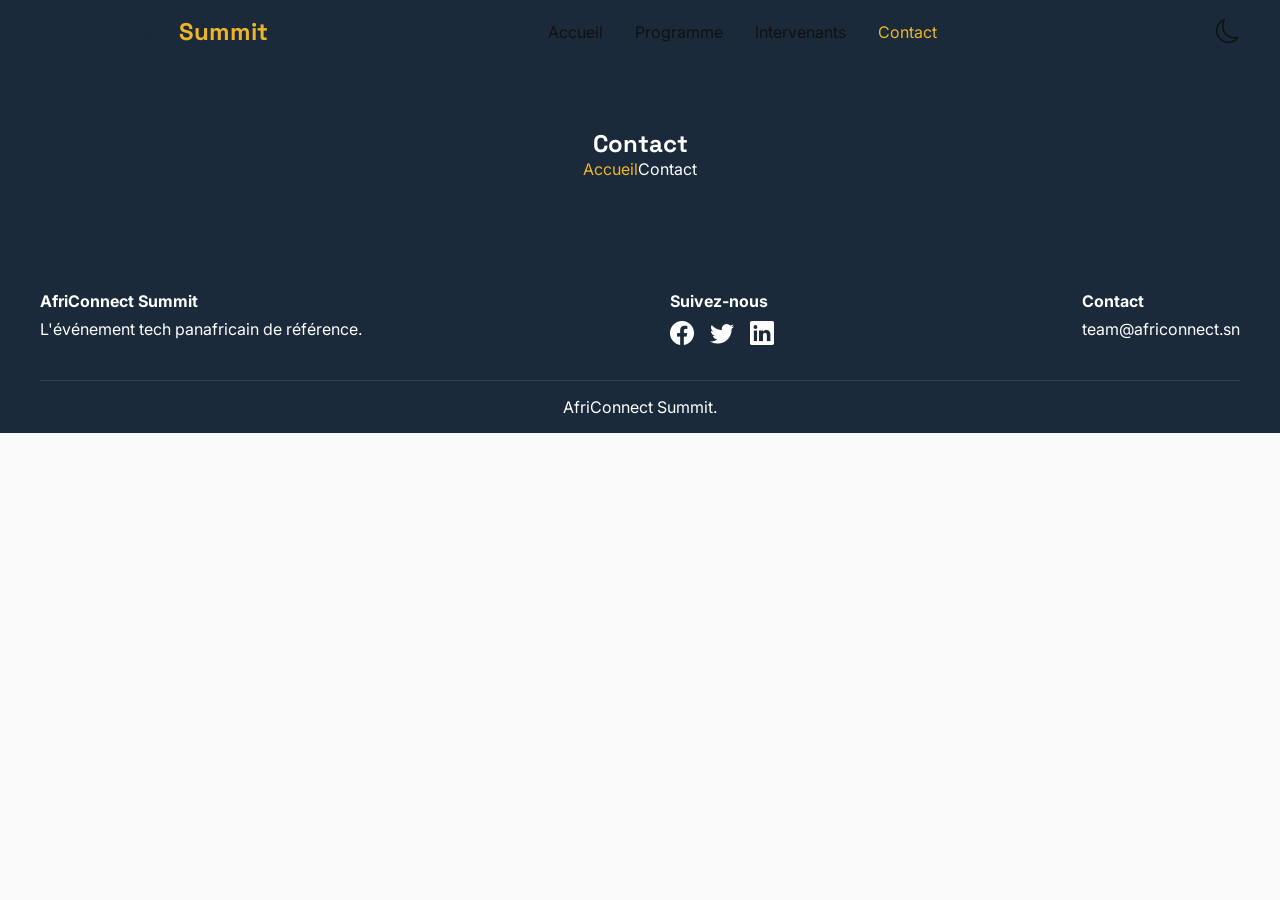
==== contact.html @ 5c3fc928 "Dark Mode avec localStorage et persistance entre les pages" ====
<!DOCTYPE html>
<html lang="fr" data-theme="light">
<head>
    <meta charset="UTF-8">
    <meta name="viewport" content="width=device-width, initial-scale=1.0">
    <title>Contact - AfriConnect Summit 2026</title>
    <link href="https://fonts.googleapis.com/css2?family=Space+Grotesk:wght@400;600;700&family=Inter:wght@300;400;600&display=swap" rel="stylesheet">
    <link rel="stylesheet" href="https://cdn.jsdelivr.net/npm/bootstrap-icons@1.11.3/font/bootstrap-icons.min.css">
    <link rel="stylesheet" href="css/style.css">
</head>
<body>
    <header>
        <nav id="navbar">
            <div class="nav-container">
                <a href="index.html" class="logo">AfriConnect<span>Summit</span></a>
                <ul class="nav-links">
                    <li><a href="index.html">Accueil</a></li>
                    <li><a href="programme.html">Programme</a></li>
                    <li><a href="intervenants.html">Intervenants</a></li>
                    <li><a href="contact.html" class="active">Contact</a></li>
                </ul>
                <div class="nav-actions">
                    <button id="theme-toggle" aria-label="Basculer le thème">
                        <i class="bi bi-moon"></i>
                    </button>
                    <button id="hamburger" aria-label="Menu" class="hamburger">
                        <i class="bi bi-list"></i>
                    </button>
                </div>
            </div>
        </nav>
    </header>
    <main>
        <section class="inner-hero">
            <div class="inner-hero-content">
                <h1>Contact</h1>
                <p><a href="index.html">Accueil</a>Contact</p>
            </div>
        </section>
    </main>
    <footer>
        <div class="footer-container">
            <div class="footer-col">
                <h4>AfriConnect Summit</h4>
                <p>L'événement tech panafricain de référence.</p>
            </div>
            <div class="footer-col">
                <h4>Suivez-nous</h4>
                <div class="socials">
                    <a href="#"><i class="bi bi-facebook"></i></a>
                    <a href="#"><i class="bi bi-twitter"></i></a>
                    <a href="#"><i class="bi bi-linkedin"></i></a>
                </div>
            </div>
            <div class="footer-col">
                <h4>Contact</h4>
                <p>team@africonnect.sn</p>
            </div>
        </div>
        <div class="footer-bottom">
            <p><span id="year"></span> AfriConnect Summit.</p>
        </div>
    </footer>
    <script src="js/main.js"></script>
</body>
</html>
---- css/style.css ----
/*VARIABLES CSS - Dark Mode inclus*/
:root{
    /*Couleurs*/
    --primary: #1a2a3a;
    --secondary: #f0b429;
    --text: #111;
    --bg: #f9f9f9;
    --card-bg: #ffffff;
    --border: #e0e0e0;
    --shadow: 0 8px 24px rgba(0, 0, 0, 0.08);
    /* Typographie */
    --font-title: 'Space Grotesk', sans-serif;
    --font-body: 'Inter', sans-serif;
    /* Espacements */
    --radius: 12px;
    --transition: 0.3s ease;
}
/*DARK MODE - via [data-theme="dark"]*/
[data-theme="dark"]{
    --primary: #f0b429;
    --secondary: #1a2a3a;
    --text: #e8e8e8;
    --bg: #121212;
    --card-bg: #1e1e1e;
    --border: #333;
    --shadow: 0 8px 24px rgba(255, 255, 255, 0.05);
}
/*RESET & BASE*/
*{
    margin: 0;
    padding: 0;
    box-sizing: border-box;
}
body {
    font-family: var(--font-body);
    background: var(--bg);
    color: var(--text);
    transition: background var(--transition), color var(--transition);
}
h1, h2, h3{
    font-family: var(--font-title);
}
/*NAVBAR*/
#navbar{
    position: fixed;
    top: 0;
    width: 100%;
    z-index: 1000;
    padding: 1rem 2rem;
    background: transparent;
    transition: background var(--transition), box-shadow var(--transition);
}
.nav-container{
    display: flex;
    justify-content: space-between;
    align-items: center;
    max-width: 1200px;
    margin: 0 auto;
}
.logo{
    font-family: var(--font-title);
    font-size: 1.5rem;
    font-weight: 700;
    color: var(--primary);
}
.logo span{
    color: var(--secondary);
}
.nav-links{
    display: flex;
    gap: 2rem;
    list-style: none;
}
.nav-links a{
    color: var(--text);
    text-decoration: none;
    transition: color var(--transition);
}
.nav-links a:hover,
.nav-links a.active{
    color: var(--secondary);
}
.nav-actions{
    display: flex;
    gap: 1rem;
    align-items: center;
}
#theme-toggle{
    background: none;
    border: none;
    color: var(--text);
    font-size: 1.5rem;
    cursor: pointer;
    transition: color var(--transition);
}
#theme-toggle:hover{
    color: var(--secondary);
}
.hamburger{
    display: none;
    background: none;
    border: none;
    color: var(--text);
    font-size: 1.8rem;
    cursor: pointer;
}
/*HERO*/
.hero-section{
    min-height: 100vh;
    display: flex;
    align-items: center;
    justify-content: center;
    text-align: center;
    padding: 2rem;
    background: var(--primary);
    color: #fff;
}
.hero-content h1{
    font-size: 3rem;
}
.hero-content h1 span{
    color: var(--secondary);
}
/*INNER HERO*/
.inner-hero {
    padding: 8rem 2rem 4rem;
    text-align: center;
    background: var(--primary);
    color: #fff;
}
.inner-hero-content p a{
    color: var(--secondary);
    text-decoration: none;
}
/*FOOTER*/
footer{
    background: var(--primary);
    color: #fff;
    padding: 3rem 2rem 1rem;
}
.footer-container{
    display: flex;
    justify-content: space-between;
    max-width: 1200px;
    margin: 0 auto;
    gap: 2rem;
    flex-wrap: wrap;
}
.footer-col h4{
    margin-bottom: 0.5rem;
}
.socials{
    display: flex;
    gap: 1rem;
}
.socials a{
    color: #fff;
    font-size: 1.5rem;
    transition: color var(--transition);
}
.socials a:hover{
    color: var(--secondary);
}
.footer-bottom{
    text-align: center;
    max-width: 1200px;
    margin: 2rem auto 0;
    padding-top: 1rem;
    border-top: 1px solid rgba(255, 255, 255, 0.1);
}
/* RESPONSIVE */
@media (max-width: 768px){
    .nav-links {
        display: none;
    }
    .hamburger {
        display: block;
    }
    .hero-content h1 {
        font-size: 2.5rem;
    }
    .footer-container {
        flex-direction: column;
        text-align: center;
    }
    .socials{
        justify-content: center;
    }
}
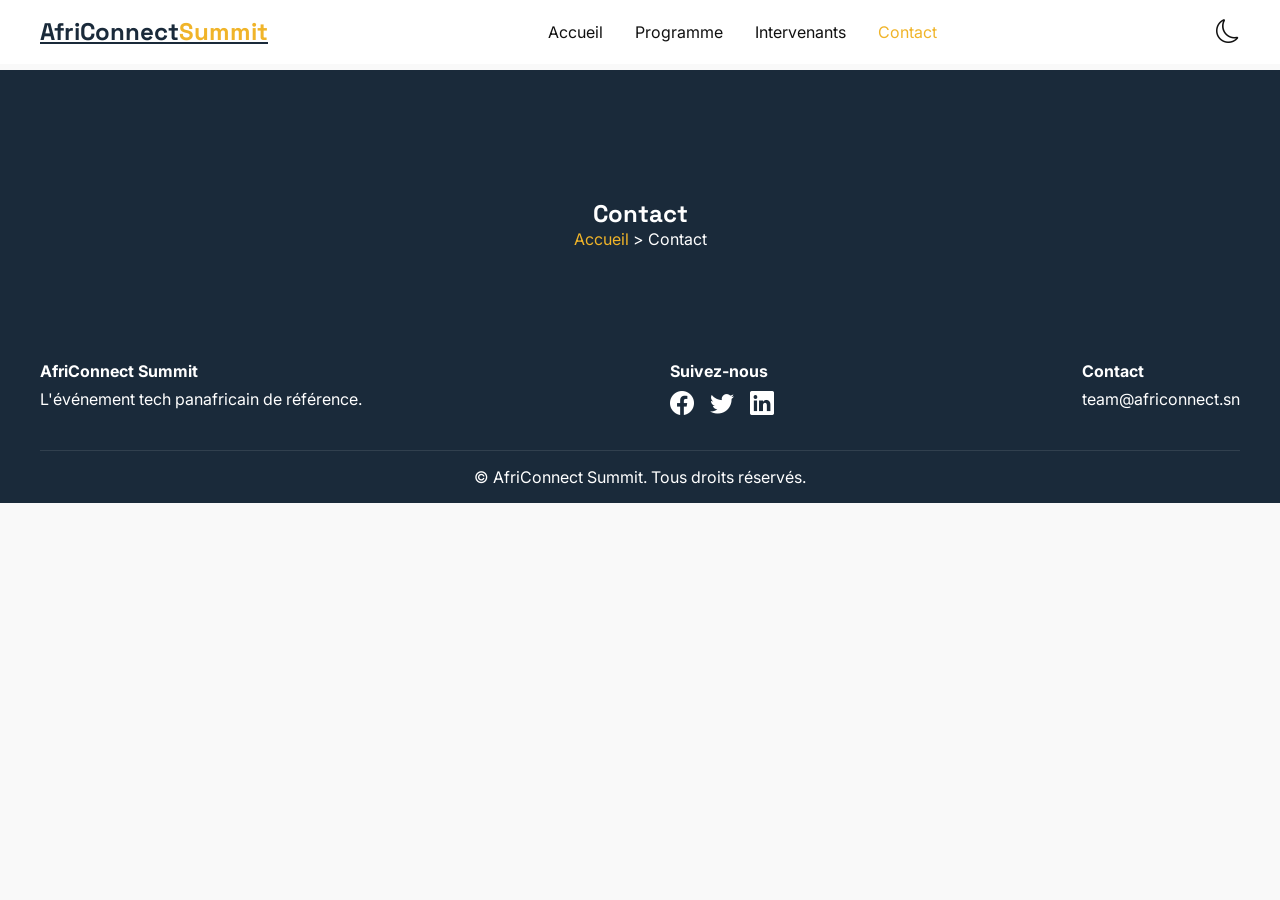
==== commit 1c551409: "la Navbar dynamique" ====
--- a/contact.html
+++ b/contact.html
@@ -34,7 +34,7 @@
         <section class="inner-hero">
             <div class="inner-hero-content">
                 <h1>Contact</h1>
-                <p><a href="index.html">Accueil</a>Contact</p>
+                <p><a href="index.html">Accueil</a> &gt; Contact</p>
             </div>
         </section>
     </main>
@@ -58,7 +58,7 @@
             </div>
         </div>
         <div class="footer-bottom">
-            <p><span id="year"></span> AfriConnect Summit.</p>
+            <p>&copy; <span id="year"></span> AfriConnect Summit. Tous droits réservés.</p>
         </div>
     </footer>
     <script src="js/main.js"></script>
--- a/css/style.css
+++ b/css/style.css
@@ -14,6 +14,8 @@
     /* Espacements */
     --radius: 12px;
     --transition: 0.3s ease;
+    --nav-bg: rgba(255, 255, 255, 0.95);
+    --nav-shadow: none;
 }
 /*DARK MODE - via [data-theme="dark"]*/
 [data-theme="dark"]{
@@ -24,6 +26,8 @@
     --card-bg: #1e1e1e;
     --border: #333;
     --shadow: 0 8px 24px rgba(255, 255, 255, 0.05);
+    --nav-bg: rgba(18, 18, 18, 0.95);
+    --nav-shadow: 0 4px 20px rgba(0, 0, 0, 0.3);
 }
 /*RESET & BASE*/
 *{
@@ -36,6 +40,7 @@
     background: var(--bg);
     color: var(--text);
     transition: background var(--transition), color var(--transition);
+    padding-top: 70px;
 }
 h1, h2, h3{
     font-family: var(--font-title);
@@ -47,8 +52,14 @@
     width: 100%;
     z-index: 1000;
     padding: 1rem 2rem;
-    background: transparent;
+    background: var(--nav-bg);
+    backdrop-filter: blur(10px);
     transition: background var(--transition), box-shadow var(--transition);
+    border-bottom: 1px solid transparent;
+}
+#navbar.scrolled{
+    box-shadow: var(--nav-shadow);
+    border-bottom: 1px solid rgba(128, 128, 128, 0.1);
 }
 .nav-container{
     display: flex;
@@ -122,7 +133,7 @@
     color: var(--secondary);
 }
 /*INNER HERO*/
-.inner-hero {
+.inner-hero{
     padding: 8rem 2rem 4rem;
     text-align: center;
     background: var(--primary);
@@ -170,20 +181,57 @@
 }
 /* RESPONSIVE */
 @media (max-width: 768px){
-    .nav-links {
+    .hamburger{
+        display: flex;
+        align-items: center;
+        justify-content: center;
+    }
+
+    .nav-links{
+        position: absolute;
+        top: 100%;
+        left: 0;
+        width: 100%;
+        background: var(--nav-bg);
+        flex-direction: column;
+        padding: 20px;
+        gap: 15px;
         display: none;
-    }
-    .hamburger {
-        display: block;
-    }
-    .hero-content h1 {
+        border-top: 1px solid rgba(128, 128, 128, 0.1);
+        backdrop-filter: blur(10px);
+    }
+
+    .nav-links.active{
+        display: flex;
+    }
+
+    .nav-links a{
+        font-size: 1.1rem;
+        padding: 10px 0;
+        width: 100%;
+        text-align: center;
+    }
+
+    .hero-content h1{
         font-size: 2.5rem;
     }
-    .footer-container {
+
+    .footer-container{
         flex-direction: column;
         text-align: center;
     }
+
     .socials{
         justify-content: center;
     }
-}+}
+/* petit ecran */
+@media (max-width: 375px){
+    .logo{
+        font-size: 1.2rem;
+    }
+    
+    #navbar{
+        padding: 12px 15px;
+    }
+}
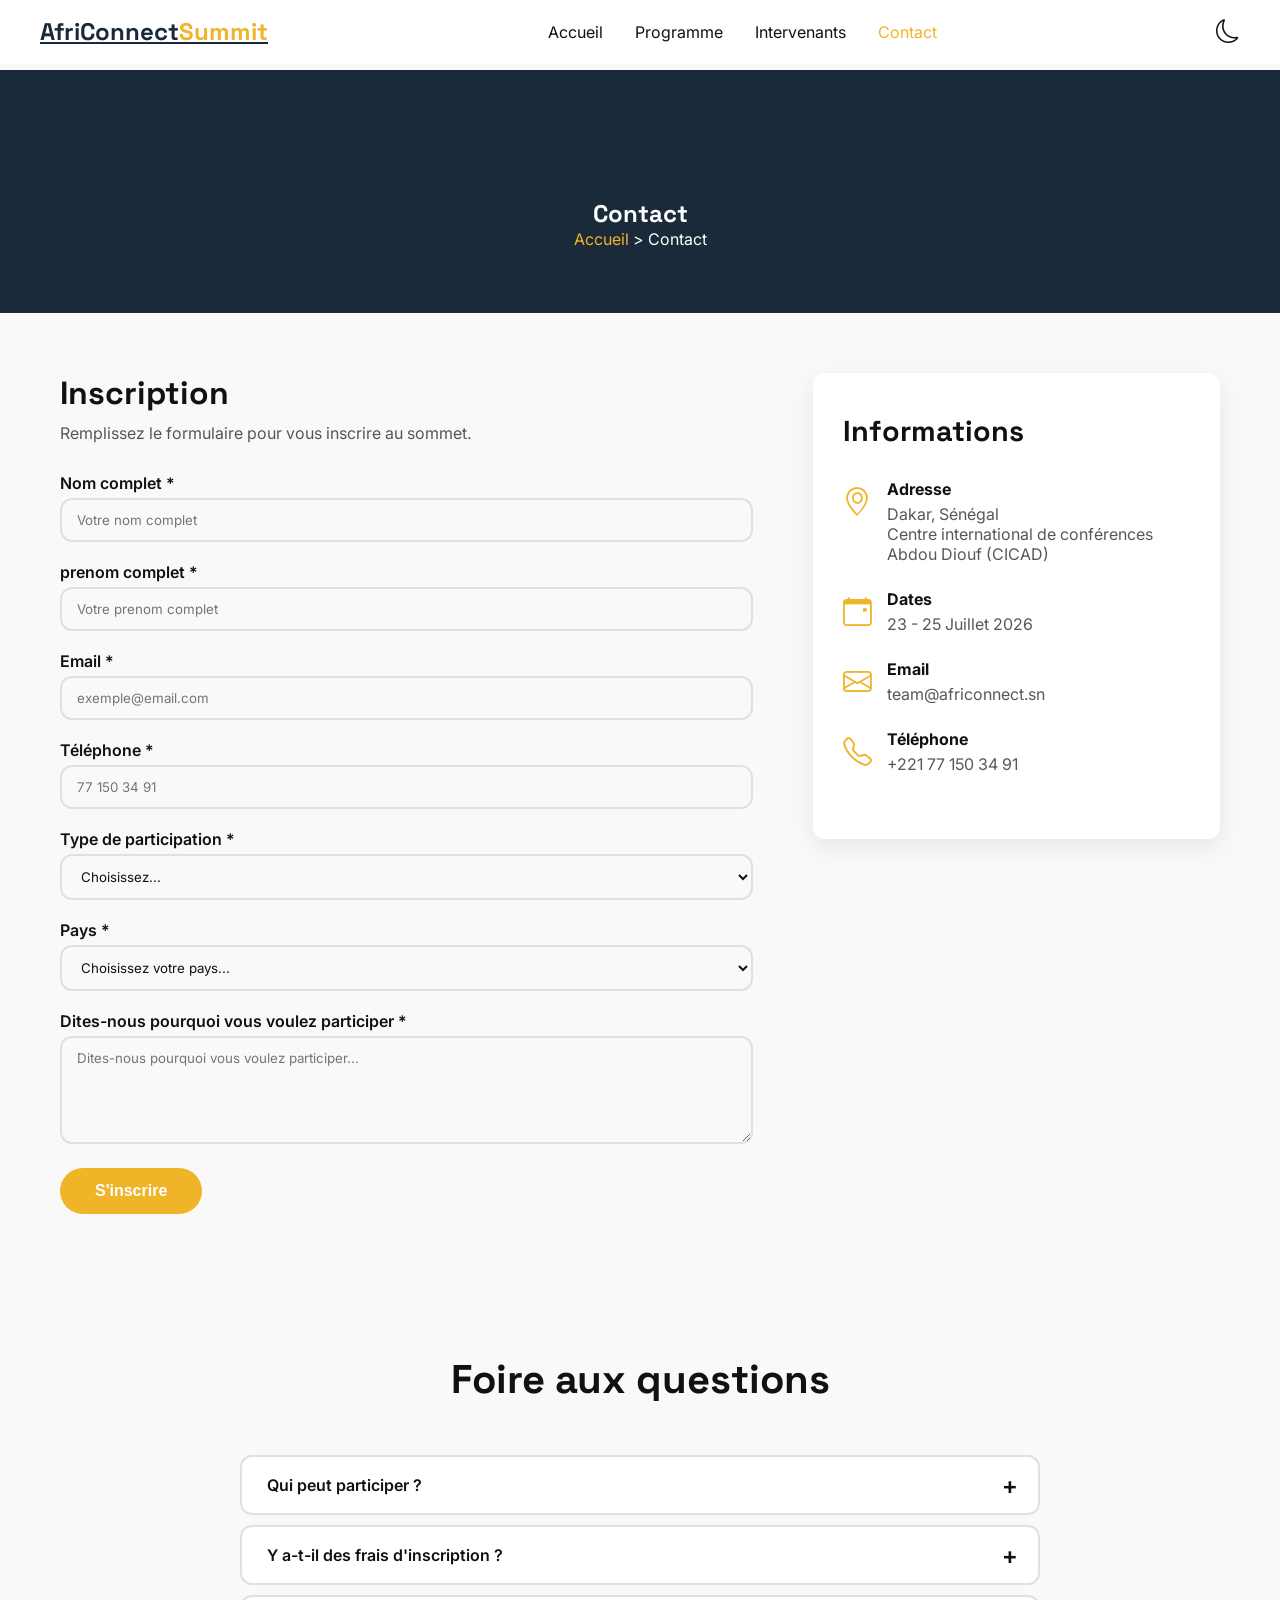
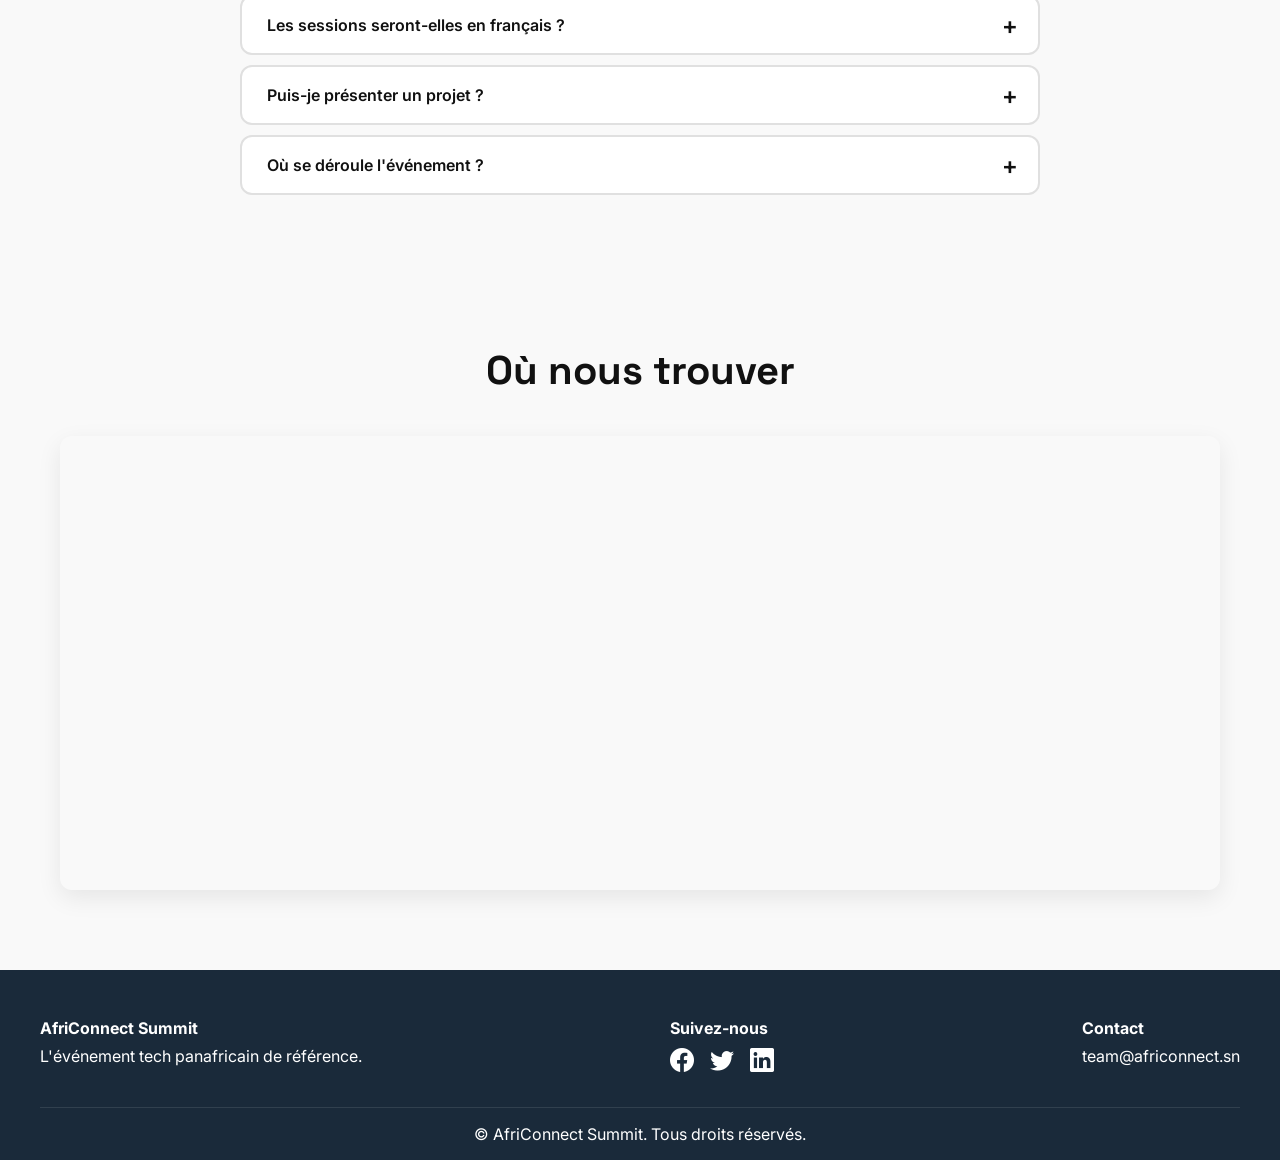
==== commit 7d27b6d6: "Validation de formulaire" ====
--- a/contact.html
+++ b/contact.html
@@ -37,6 +37,180 @@
                 <p><a href="index.html">Accueil</a> &gt; Contact</p>
             </div>
         </section>
+                <!--formulaire contact-->
+        <section class="sectioncontact">
+            <div class="conteneur">
+                <div class="contactflex">
+                    <!-- formulaire -->
+                    <div class="contactformulaire">
+                        <h2>Inscription</h2>
+                        <p>Remplissez le formulaire pour vous inscrire au sommet.</p>
+                        
+                        <form id="formulaireInscription">
+                            <div class="groupechamp">
+                                <label for="nom">Nom complet *</label>
+                                <input type="text" id="nom" placeholder="Votre nom complet" required>
+                                <span class="erreur" id="erreur-nom"></span>
+                            </div>
+                            <div class="groupechamp">
+                                <label for="nom">prenom complet *</label>
+                                <input type="text" id="prenom" placeholder="Votre prenom complet" required>
+                                <span class="erreur" id="erreur-prenom"></span>
+                            </div>
+                            
+                            <div class="groupechamp">
+                                <label for="email">Email *</label>
+                                <input type="email" id="email" placeholder="exemple@email.com" required>
+                                <span class="erreur" id="erreur-email"></span>
+                            </div>
+                            
+                            <div class="groupechamp">
+                                <label for="telephone">Téléphone *</label>
+                                <input type="tel" id="telephone" placeholder="77 150 34 91" required>
+                                <span class="erreur" id="erreur-telephone"></span>
+                            </div>
+                            
+                            <div class="groupechamp">
+                                <label for="type">Type de participation *</label>
+                                <select id="type" required>
+                                    <option value="">Choisissez...</option>
+                                    <option value="visiteur">Visiteur</option>
+                                    <option value="exposant">Exposant</option>
+                                    <option value="intervenant">Intervenant</option>
+                                    <option value="presse">Presse</option>
+                                </select>
+                                <span class="erreur" id="erreur-type"></span>
+                            </div>
+                            
+                            <div class="groupechamp">
+                                <label for="pays">Pays *</label>
+                                <select id="pays" required>
+                                    <option value="">Choisissez votre pays...</option>
+                                    <option value="senegal">Sénégal</option>
+                                    <option value="cote-ivoire">Côte d'Ivoire</option>
+                                    <option value="nigeria">Nigeria</option>
+                                    <option value="ghana">Ghana</option>
+                                    <option value="cap-vert">Cap-vert</option>
+                                    <option value="comores">Comores</option>
+                                    <option value="algerie">Algérie</option>
+                                    <option value="egypte">Égypte</option>
+                                    <option value="kenya">Kenya</option>
+                                    <option value="gambie">Gambie</option>
+                                    <option value="benin">Bénin</option>
+                                    <option value="cameroun">Cameroun</option>
+                                    <option value="mali">Mali</option>
+                                </select>
+                                <span class="erreur" id="erreur-pays"></span>
+                            </div>
+                            
+                            <div class="groupechamp">
+                                <label for="message">Dites-nous pourquoi vous voulez participer *</label>
+                                <textarea id="message" rows="5" placeholder="Dites-nous pourquoi vous voulez participer..." required></textarea>
+                                <span class="erreur" id="erreur-message"></span>
+                            </div>
+                            
+                            <button type="submit" class="btn primary">S'inscrire</button>
+                            
+                            <div id="succesmessage" style="display:none;">
+                                <i class="bi bi-check-circle"></i>
+                                <p>✅ Inscription réussie ! Nous vous contacterons bientôt.</p>
+                            </div>
+                        </form>
+                    </div>
+                    
+                    <!--Informations-->
+                    <div class="contactinfos">
+                        <h2>Informations</h2>
+                        
+                        <div class="info-item">
+                            <i class="bi bi-geo-alt"></i>
+                            <div>
+                                <h4>Adresse</h4>
+                                <p>Dakar, Sénégal<br>Centre international de conférences Abdou Diouf (CICAD)</p>
+                            </div>
+                        </div>
+                        
+                        <div class="info-item">
+                            <i class="bi bi-calendar-event"></i>
+                            <div>
+                                <h4>Dates</h4>
+                                <p>23 - 25 Juillet 2026</p>
+                            </div>
+                        </div>
+                        
+                        <div class="infoitem">
+                            <i class="bi bi-envelope"></i>
+                            <div>
+                                <h4>Email</h4>
+                                <p>team@africonnect.sn</p>
+                            </div>
+                        </div>
+                        
+                        <div class="infoitem">
+                            <i class="bi bi-telephone"></i>
+                            <div>
+                                <h4>Téléphone</h4>
+                                <p>+221 77 150 34 91</p>
+                            </div>
+                        </div>
+                    </div>
+                </div>
+            </div>
+        </section>
+
+        <!--foire aux questions-->
+        <section class="sectionfaq">
+            <div class="conteneur">
+                <h2>Foire aux questions</h2>
+                
+                <div class="accordion">
+                    <input type="checkbox" id="question1">
+                    <label for="question1">Qui peut participer ?</label>
+                    <div class="reponse">
+                        <p>Le sommet est ouvert à tous : développeurs, entrepreneurs, investisseurs, étudiants et passionnés de technologie.</p>
+                    </div>
+                    
+                    <input type="checkbox" id="question2">
+                    <label for="question2">Y a-t-il des frais d'inscription ?</label>
+                    <div class="reponse">
+                        <p>Oui, les tarifs varient selon le type de participation. Contactez-nous pour plus d'informations.</p>
+                    </div>
+                    
+                    <input type="checkbox" id="question3">
+                    <label for="question3">Les sessions seront-elles en français ?</label>
+                    <div class="reponse">
+                        <p>Oui, toutes les sessions seront en français avec traduction simultanée en anglais sur demande.</p>
+                    </div>
+                    
+                    <input type="checkbox" id="question4">
+                    <label for="question4">Puis-je présenter un projet ?</label>
+                    <div class="reponse">
+                        <p>Oui, un appel à projets est ouvert. Soumettez votre dossier avant le 1er Juillet 2026.</p>
+                    </div>
+                    
+                    <input type="checkbox" id="question5">
+                    <label for="question5">Où se déroule l'événement ?</label>
+                    <div class="reponse">
+                        <p>L'événement se tient au Centre international de conférences Abdou Diouf (CICAD) de Diamniadio, Dakar, Sénégal.</p>
+                    </div>
+                </div>
+            </div>
+        </section>
+
+        <!--google maps-->
+        <section class="section-carte">
+            <div class="conteneur">
+                <h2>Où nous trouver</h2>
+                <div class="carte-container">
+                    <iframe 
+    src="https://www.google.com/maps/embed?pb=!1m18!1m12!1m3!1d3858.7263487240936!2d-17.1972678!3d14.7413174!2m3!1f0!2f0!3f0!3m2!1i1024!2i768!4f13.1!3m3!1m2!1s0x0%3A0x1f5da325bb819eea!2sCentre%20International%20de%20Conf%C3%A9rence%20Abdou%20Diouf!5e0!3m2!1sfr!2sfr!4v1700000000000" 
+    allowfullscreen="" 
+    loading="lazy" 
+    referrerpolicy="no-referrer-when-downgrade">
+</iframe>
+                </div>
+            </div>
+        </section>
     </main>
     <footer>
         <div class="footer-container">
--- a/css/style.css
+++ b/css/style.css
@@ -235,3 +235,926 @@
         padding: 12px 15px;
     }
 }
+/* ======================================================
+   COMMIT #3 - NOUVEAUX STYLES
+   ====================================================== */
+
+.container {
+    max-width: 1200px;
+    margin: 0 auto;
+    padding: 0 20px;
+}
+
+section {
+    padding: 80px 0;
+}
+
+section h2 {
+    text-align: center;
+    font-size: 2.5rem;
+    margin-bottom: 50px;
+}
+
+/* COMPTE À REBOURS */
+.countdown {
+    display: flex;
+    justify-content: center;
+    gap: 30px;
+    margin: 30px 0;
+    flex-wrap: wrap;
+}
+
+.countdown div {
+    text-align: center;
+}
+
+.countdown span {
+    font-size: 3rem;
+    font-weight: 700;
+    display: block;
+    background: rgba(255, 255, 255, 0.15);
+    padding: 15px 25px;
+    border-radius: 12px;
+    min-width: 80px;
+    backdrop-filter: blur(5px);
+}
+
+.countdown small {
+    display: block;
+    margin-top: 5px;
+    font-size: 0.8rem;
+    text-transform: uppercase;
+    letter-spacing: 2px;
+}
+
+/* BOUTONS CTA */
+.hero-buttons {
+    display: flex;
+    gap: 15px;
+    justify-content: center;
+    flex-wrap: wrap;
+    margin-top: 20px;
+}
+
+.btn {
+    display: inline-block;
+    padding: 14px 35px;
+    border-radius: 50px;
+    font-weight: 600;
+    transition: all var(--transition);
+    border: none;
+    cursor: pointer;
+    text-decoration: none;
+    font-size: 1rem;
+}
+
+.btn.primary {
+    background: var(--secondary);
+    color: #fff;
+}
+
+.btn.primary:hover {
+    transform: translateY(-3px);
+    box-shadow: 0 8px 25px rgba(240, 180, 41, 0.4);
+}
+
+.btn.secondary {
+    background: transparent;
+    color: #fff;
+    border: 2px solid #fff;
+}
+
+.btn.secondary:hover {
+    background: #fff;
+    color: var(--primary);
+    transform: translateY(-3px);
+}
+
+/* STATS - Chiffres clés */
+.stats-grid {
+    display: grid;
+    grid-template-columns: repeat(4, 1fr);
+    gap: 30px;
+    text-align: center;
+}
+
+.stat-item .stat-number {
+    font-size: 4rem;
+    font-weight: 700;
+    color: var(--secondary);
+    display: block;
+}
+
+.stat-item p {
+    font-size: 1.1rem;
+    margin-top: 5px;
+}
+
+/* WHY - Pourquoi participer */
+.why-grid {
+    display: flex;
+    gap: 30px;
+    justify-content: center;
+    flex-wrap: wrap;
+}
+
+.why-card {
+    background: var(--card-bg);
+    padding: 40px 30px;
+    border-radius: var(--radius);
+    text-align: center;
+    box-shadow: var(--shadow);
+    flex: 1;
+    min-width: 250px;
+    transition: transform var(--transition);
+}
+
+.why-card:hover {
+    transform: translateY(-10px);
+}
+
+.why-card i {
+    font-size: 3rem;
+    color: var(--secondary);
+    margin-bottom: 15px;
+}
+
+.why-card h3 {
+    margin-bottom: 10px;
+}
+
+/* SPEAKERS - Intervenants */
+.speakers-grid {
+    display: grid;
+    grid-template-columns: repeat(4, 1fr);
+    gap: 30px;
+}
+
+.speaker-card {
+    background: var(--card-bg);
+    border-radius: var(--radius);
+    padding: 25px 20px;
+    text-align: center;
+    box-shadow: var(--shadow);
+    transition: all var(--transition);
+}
+
+.speaker-card:hover {
+    transform: translateY(-8px);
+    box-shadow: 0 12px 30px rgba(0, 0, 0, 0.15);
+}
+
+.speaker-card img {
+    width: 150px;
+    height: 150px;
+    border-radius: 50%;
+    object-fit: cover;
+    margin-bottom: 15px;
+}
+
+.speaker-card h3 {
+    font-size: 1.1rem;
+}
+
+.speaker-card p {
+    color: var(--secondary);
+    font-weight: 600;
+}
+
+.speaker-card span {
+    font-size: 0.9rem;
+    opacity: 0.7;
+}
+
+.text-center {
+    text-align: center;
+    margin-top: 40px;
+}
+
+/* SPONSORS */
+.sponsors-flex {
+    display: flex;
+    justify-content: center;
+    align-items: center;
+    gap: 50px;
+    flex-wrap: wrap;
+}
+
+.sponsor {
+    text-align: center;
+    font-weight: 700;
+    font-size: 1.5rem;
+}
+
+.sponsor i {
+    display: block;
+    font-size: 2.5rem;
+    margin-bottom: 10px;
+}
+
+.sponsor.gold {
+    font-size: 2rem;
+    color: #f5b342;
+}
+
+.sponsor.gold i {
+    color: #f5b342;
+}
+
+.sponsor.silver {
+    font-size: 1.7rem;
+    color: #b0b0b0;
+}
+
+.sponsor.silver i {
+    color: #b0b0b0;
+}
+
+.sponsor.bronze {
+    font-size: 1.4rem;
+    color: #cd7f32;
+}
+
+.sponsor.bronze i {
+    color: #cd7f32;
+}
+
+/* ANIMATIONS FADE-IN */
+.fade-in {
+    opacity: 0;
+    transform: translateY(40px);
+    transition: all 0.8s ease;
+}
+
+.fade-in.visible {
+    opacity: 1;
+    transform: translateY(0);
+}
+
+/* BOUTON RETOUR EN HAUT */
+#back-to-top {
+    position: fixed;
+    bottom: 30px;
+    right: 30px;
+    background: var(--secondary);
+    color: #fff;
+    border: none;
+    border-radius: 50%;
+    width: 50px;
+    height: 50px;
+    font-size: 1.5rem;
+    cursor: pointer;
+    transition: all var(--transition);
+    display: none;
+    align-items: center;
+    justify-content: center;
+    z-index: 999;
+}
+
+#back-to-top:hover {
+    transform: translateY(-3px);
+    box-shadow: 0 8px 25px rgba(240, 180, 41, 0.4);
+}
+
+#back-to-top.visible {
+    display: flex;
+}
+
+/* RESPONSIVE POUR LE COMMIT #3 */
+@media(max-width: 768px){
+    section{
+        padding: 50px 0;
+    }
+    section h2{
+        font-size: 2rem;
+    }
+    .stats-grid{
+        grid-template-columns: repeat(2, 1fr);
+    }
+    .speakers-grid{
+        grid-template-columns: repeat(2, 1fr);
+    }
+    .countdown{
+        gap: 15px;
+    }
+    .countdown span{
+        font-size: 2rem;
+        padding: 10px 18px;
+        min-width: 60px;
+    }
+    .hero-content h1{
+        font-size: 2.5rem;
+    }
+    .why-card{
+        min-width: 200px;
+    }
+    .sponsors-flex {
+        gap: 30px;
+    }
+    .sponsor.gold{
+        font-size: 1.7rem;
+    }
+    .sponsor.silver{
+        font-size: 1.4rem;
+    }
+    .sponsor.bronze{
+        font-size: 1.2rem;
+    }
+}
+@media(max-width: 375px){
+    .stats-grid{
+        grid-template-columns: 1fr;
+    }
+    .speakers-grid{
+        grid-template-columns: 1fr;
+    }
+    .countdown{
+        gap: 10px;
+    }
+    .countdown span{
+        font-size: 1.5rem;
+        padding: 8px 12px;
+        min-width: 50px;
+    }
+    .hero-content h1{
+        font-size: 2rem;
+    }
+    .btn{
+        padding: 12px 25px;
+        font-size: 0.9rem;
+    }
+}
+/*COMMIT 4 programme et theme*/
+/* SECTION PROGRAMME */
+.SectionProgramme{
+    padding: 80px 0;
+}
+.SectionProgramme h2{
+    text-align: center;
+    font-size: 2.5rem;
+    margin-bottom: 50px;
+}
+/* ONGLETS */
+.tabs{
+    display: flex;
+    justify-content: center;
+    gap: 15px;
+    margin-bottom: 40px;
+    flex-wrap: wrap;
+}
+.tab-btn{
+    padding: 12px 35px;
+    border: 2px solid var(--secondary);
+    background: transparent;
+    color: var(--text);
+    border-radius: 50px;
+    font-weight: 600;
+    cursor: pointer;
+    transition: all var(--transition);
+    font-size: 1rem;
+}
+.tab-btn:hover{
+    background: var(--secondary);
+    color: #fff;
+    transform: translateY(-3px);
+}
+.tab-btn.active{
+    background: var(--secondary);
+    color: #fff;
+}
+/* TABLEAUX */
+.tab-content table{
+    width: 100%;
+    border-collapse: collapse;
+    background: var(--card-bg);
+    border-radius: var(--radius);
+    overflow: hidden;
+    box-shadow: var(--shadow);
+}
+.tab-content thead{
+    background: var(--primary);
+    color: #fff;
+}
+.tab-content th{
+    padding: 15px 20px;
+    text-align: left;
+    font-weight: 600;
+}
+.tab-content td{
+    padding: 12px 20px;
+    border-bottom: 1px solid var(--border);
+}
+.tab-content tbody tr:hover{
+    background: rgba(240, 180, 41, 0.05);
+}
+.tab-content tbody tr:nth-child(even){
+    background: rgba(0, 0, 0, 0.02);
+}
+[data-theme="dark"] .tab-content tbody tr:nth-child(even){
+    background: rgba(255, 255, 255, 0.03);
+}
+/* SECTION THÉMATIQUES */
+.sectionthemes{
+    padding: 80px 0;
+    background: var(--bg);
+}
+.sectionthemes h2{
+    text-align: center;
+    font-size: 2.5rem;
+    margin-bottom: 50px;
+}
+/* GRILLE THÉMATIQUES */
+.gridthemes{
+    display: grid;
+    grid-template-columns: repeat(2, 1fr);
+    gap: 30px;
+}
+/* CARTE THÉMATIQUE */
+.cartetheme{
+    background: var(--card-bg);
+    padding: 40px 30px;
+    border-radius: var(--radius);
+    text-align: center;
+    box-shadow: var(--shadow);
+    transition: all var(--transition);
+}
+.cartetheme:hover{
+    transform: translateY(-8px);
+    box-shadow: 0 12px 30px rgba(0, 0, 0, 0.12);
+}
+.cartetheme i{
+    font-size: 3rem;
+    color: var(--secondary);
+    margin-bottom: 15px;
+    display: block;
+}
+.cartetheme h3{
+    margin-bottom: 10px;
+}
+.cartetheme p{
+    color: var(--text);
+    opacity: 0.8;
+}
+/* RESPONSIVE */
+@media (max-width: 768px){
+    .SectionProgramme {
+        padding: 50px 0;
+    }
+    .sectionthemes{
+        padding: 50px 0;
+    }
+    .SectionProgramme h2,
+    .sectionthemes h2{
+        font-size: 2rem;
+    }
+    .tabs{
+        gap: 10px;
+    }
+    .tab-btn{
+        padding: 10px 25px;
+        font-size: 0.9rem;
+    }
+    .gridthemes{
+        grid-template-columns: 1fr;
+    }
+    .tab-content table{
+        font-size: 0.85rem;
+    }
+    .tab-content th,
+    .tab-content td{
+        padding: 10px 12px;
+    }
+}
+@media (max-width: 375px){
+    .tab-btn{
+        padding: 8px 18px;
+        font-size: 0.8rem;
+        width: 100%;
+    }
+    .tab-content table{
+        font-size: 0.7rem;
+    }
+    .tab-content th,
+    .tab-content td{
+        padding: 8px 10px;
+    }
+    .cartetheme{
+        padding: 30px 20px;
+    }
+    .cartetheme i{
+        font-size: 2.5rem;
+    }
+}
+/* COMMIT5 filtre des intervenants*/
+
+/*section filtre*/
+.sectionfiltres{
+    padding: 40px 0 20px;
+}
+.filtres{
+    display: flex;
+    justify-content: center;
+    gap: 15px;
+    flex-wrap: wrap;
+}
+.btn-filtre{
+    padding: 10px 30px;
+    border: 2px solid var(--secondary);
+    background: transparent;
+    color: var(--text);
+    border-radius: 50px;
+    font-weight: 600;
+    cursor: pointer;
+    transition: all var(--transition);
+    font-size: 0.95rem;
+}
+.btn-filtre:hover{
+    background: var(--secondary);
+    color: #fff;
+    transform: translateY(-3px);
+}
+.btn-filtre.actif{
+    background: var(--secondary);
+    color: #fff;
+}
+/*section des intervenant*/
+.sectionintervenants{
+    padding: 20px 0 80px;
+}
+.grilleintervenants{
+    display: grid;
+    grid-template-columns: repeat(3, 1fr);
+    gap: 30px;
+}
+/* carte des intervants*/
+.carteintervenant{
+    background: var(--card-bg);
+    border-radius: var(--radius);
+    padding: 25px 20px;
+    text-align: center;
+    box-shadow: var(--shadow);
+    transition: all var(--transition);
+}
+.carteintervenant:hover{
+    transform: translateY(-8px);
+    box-shadow: 0 12px 30px rgba(0, 0, 0, 0.15);
+}
+.carteintervenant img{
+    width: 150px;
+    height: 150px;
+    border-radius: 50%;
+    object-fit: cover;
+    margin-bottom: 15px;
+}
+.carteintervenant h3{
+    font-size: 1.1rem;
+    margin-bottom: 5px;
+}
+.carteintervenant p{
+    color: var(--secondary);
+    font-weight: 600;
+    margin-bottom: 5px;
+}
+.carteintervenant span{
+    font-size: 0.9rem;
+    opacity: 0.7;
+}
+/*conteneur */
+.conteneur{
+    max-width: 1200px;
+    margin: 0 auto;
+    padding: 0 20px;
+}
+/*responsive*/
+/* Tablette */
+@media (max-width: 768px){
+    .grilleintervenants{
+        grid-template-columns: repeat(2, 1fr);
+        gap: 20px;
+    }
+    .filtres{
+        gap: 10px;
+    }
+    .btn-filtre{
+        padding: 8px 20px;
+        font-size: 0.85rem;
+    }
+    .carteintervenant img{
+        width: 120px;
+        height: 120px;
+    }
+}
+/* Mobile */
+@media (max-width: 375px){
+    .grilleintervenants {
+        grid-template-columns: 1fr;
+        gap: 20px;
+    }
+    .btn-filtre{
+        padding: 6px 15px;
+        font-size: 0.75rem;
+        width: 100%;
+        text-align: center;
+    }
+    .filtres{
+        flex-direction: column;
+        align-items: center;
+        gap: 8px;
+    }
+    .carteintervenant img{
+        width: 100px;
+        height: 100px;
+    }
+    .carteintervenant h3{
+        font-size: 1rem;
+    }
+    .carteintervenant p{
+        font-size: 0.9rem;
+    }
+}
+/* ======================================================
+   COMMIT #6 - CONTACT, FORMULAIRE, FAQ, MAPS
+   ====================================================== */
+
+/* SECTION CONTACT */
+.sectioncontact {
+    padding: 60px 0 80px;
+}
+
+.contactflex {
+    display: flex;
+    gap: 60px;
+    align-items: flex-start;
+}
+
+.contactformulaire {
+    flex: 2;
+}
+
+.contactformulaire h2 {
+    text-align: left;
+    font-size: 2rem;
+    margin-bottom: 10px;
+}
+
+.contactformulaire > p {
+    margin-bottom: 30px;
+    opacity: 0.7;
+}
+
+.contactinfos {
+    flex: 1;
+    background: var(--card-bg);
+    padding: 40px 30px;
+    border-radius: var(--radius);
+    box-shadow: var(--shadow);
+}
+
+.contactinfos h2 {
+    text-align: left;
+    font-size: 1.8rem;
+    margin-bottom: 30px;
+}
+
+.info-item,
+.infoitem {
+    display: flex;
+    gap: 15px;
+    margin-bottom: 25px;
+    align-items: flex-start;
+}
+
+.info-item i,
+.infoitem i {
+    font-size: 1.8rem;
+    color: var(--secondary);
+    margin-top: 5px;
+}
+
+.info-item h4,
+.infoitem h4 {
+    margin-bottom: 5px;
+}
+
+.info-item p,
+.infoitem p {
+    opacity: 0.7;
+}
+
+/* FORMULAIRE */
+.groupechamp {
+    margin-bottom: 20px;
+}
+
+.groupechamp label {
+    display: block;
+    font-weight: 600;
+    margin-bottom: 5px;
+}
+
+.groupechamp input,
+.groupechamp select,
+.groupechamp textarea {
+    width: 100%;
+    padding: 12px 15px;
+    border: 2px solid var(--border);
+    border-radius: var(--radius);
+    background: var(--bg);
+    color: var(--text);
+    font-family: var(--font-body);
+    transition: border-color var(--transition);
+}
+
+.groupechamp input:focus,
+.groupechamp select:focus,
+.groupechamp textarea:focus {
+    outline: none;
+    border-color: var(--secondary);
+}
+
+.groupechamp input.erreur,
+.groupechamp select.erreur,
+.groupechamp textarea.erreur {
+    border-color: #e74c3c;
+}
+
+.groupechamp input.valide,
+.groupechamp select.valide,
+.groupechamp textarea.valide {
+    border-color: #27ae60;
+}
+
+.erreur {
+    color: #e74c3c;
+    font-size: 0.85rem;
+    display: block;
+    margin-top: 5px;
+}
+
+/* SUCCÈS */
+#succesmessage {
+    background: #27ae60;
+    color: #fff;
+    padding: 20px;
+    border-radius: var(--radius);
+    text-align: center;
+    margin-top: 20px;
+}
+
+#succesmessage i {
+    font-size: 2rem;
+    display: block;
+    margin-bottom: 10px;
+}
+
+/* ===== FAQ ACCORDÉON ===== */
+.sectionfaq {
+    padding: 60px 0 80px;
+    background: var(--bg);
+}
+
+.sectionfaq h2 {
+    text-align: center;
+    font-size: 2.5rem;
+    margin-bottom: 50px;
+}
+
+.accordion {
+    max-width: 800px;
+    margin: 0 auto;
+}
+
+.accordion input {
+    display: none;
+}
+
+.accordion label {
+    display: block;
+    padding: 18px 25px;
+    background: var(--card-bg);
+    border-radius: var(--radius);
+    margin-bottom: 10px;
+    font-weight: 600;
+    cursor: pointer;
+    transition: all var(--transition);
+    border: 2px solid var(--border);
+    position: relative;
+}
+
+.accordion label:hover {
+    border-color: var(--secondary);
+}
+
+.accordion label::after {
+    content: '+';
+    position: absolute;
+    right: 20px;
+    top: 50%;
+    transform: translateY(-50%);
+    font-size: 1.5rem;
+    transition: transform var(--transition);
+}
+
+.accordion input:checked + label::after {
+    content: '−';
+}
+
+.accordion .reponse {
+    max-height: 0;
+    overflow: hidden;
+    transition: max-height 0.4s ease, padding 0.4s ease;
+    padding: 0 25px;
+    background: var(--card-bg);
+    border-radius: 0 0 var(--radius) var(--radius);
+}
+
+.accordion input:checked + label + .reponse {
+    max-height: 300px;
+    padding: 15px 25px 25px;
+    border: 2px solid var(--border);
+    border-top: none;
+    border-radius: 0 0 var(--radius) var(--radius);
+}
+
+.accordion .reponse p {
+    opacity: 0.8;
+}
+
+/* ===== CARTE GOOGLE MAPS ===== */
+.section-carte {
+    padding: 60px 0 80px;
+}
+
+.section-carte h2 {
+    text-align: center;
+    font-size: 2.5rem;
+    margin-bottom: 40px;
+}
+
+.carte-container {
+    width: 100%;
+    border-radius: var(--radius);
+    overflow: hidden;
+    box-shadow: var(--shadow);
+}
+
+.carte-container iframe {
+    width: 100%;
+    height: 450px;
+    border: none;
+}
+
+/* ===== RESPONSIVE ===== */
+@media (max-width: 768px) {
+    .contactflex {
+        flex-direction: column;
+        gap: 40px;
+    }
+
+    .contactformulaire h2,
+    .contactinfos h2 {
+        text-align: center;
+    }
+
+    .info-item,
+    .infoitem {
+        justify-content: center;
+    }
+
+    .accordion label {
+        font-size: 0.95rem;
+        padding: 15px 20px;
+    }
+
+    .carte-container iframe {
+        height: 300px;
+    }
+
+    .sectioncontact,
+    .sectionfaq,
+    .section-carte {
+        padding: 40px 0;
+    }
+}
+
+@media (max-width: 375px) {
+    .contactinfos {
+        padding: 25px 20px;
+    }
+
+    .info-item,
+    .infoitem {
+        flex-direction: column;
+        align-items: center;
+        text-align: center;
+    }
+
+    .accordion label {
+        font-size: 0.85rem;
+        padding: 12px 15px;
+    }
+
+    .carte-container iframe {
+        height: 200px;
+    }
+}
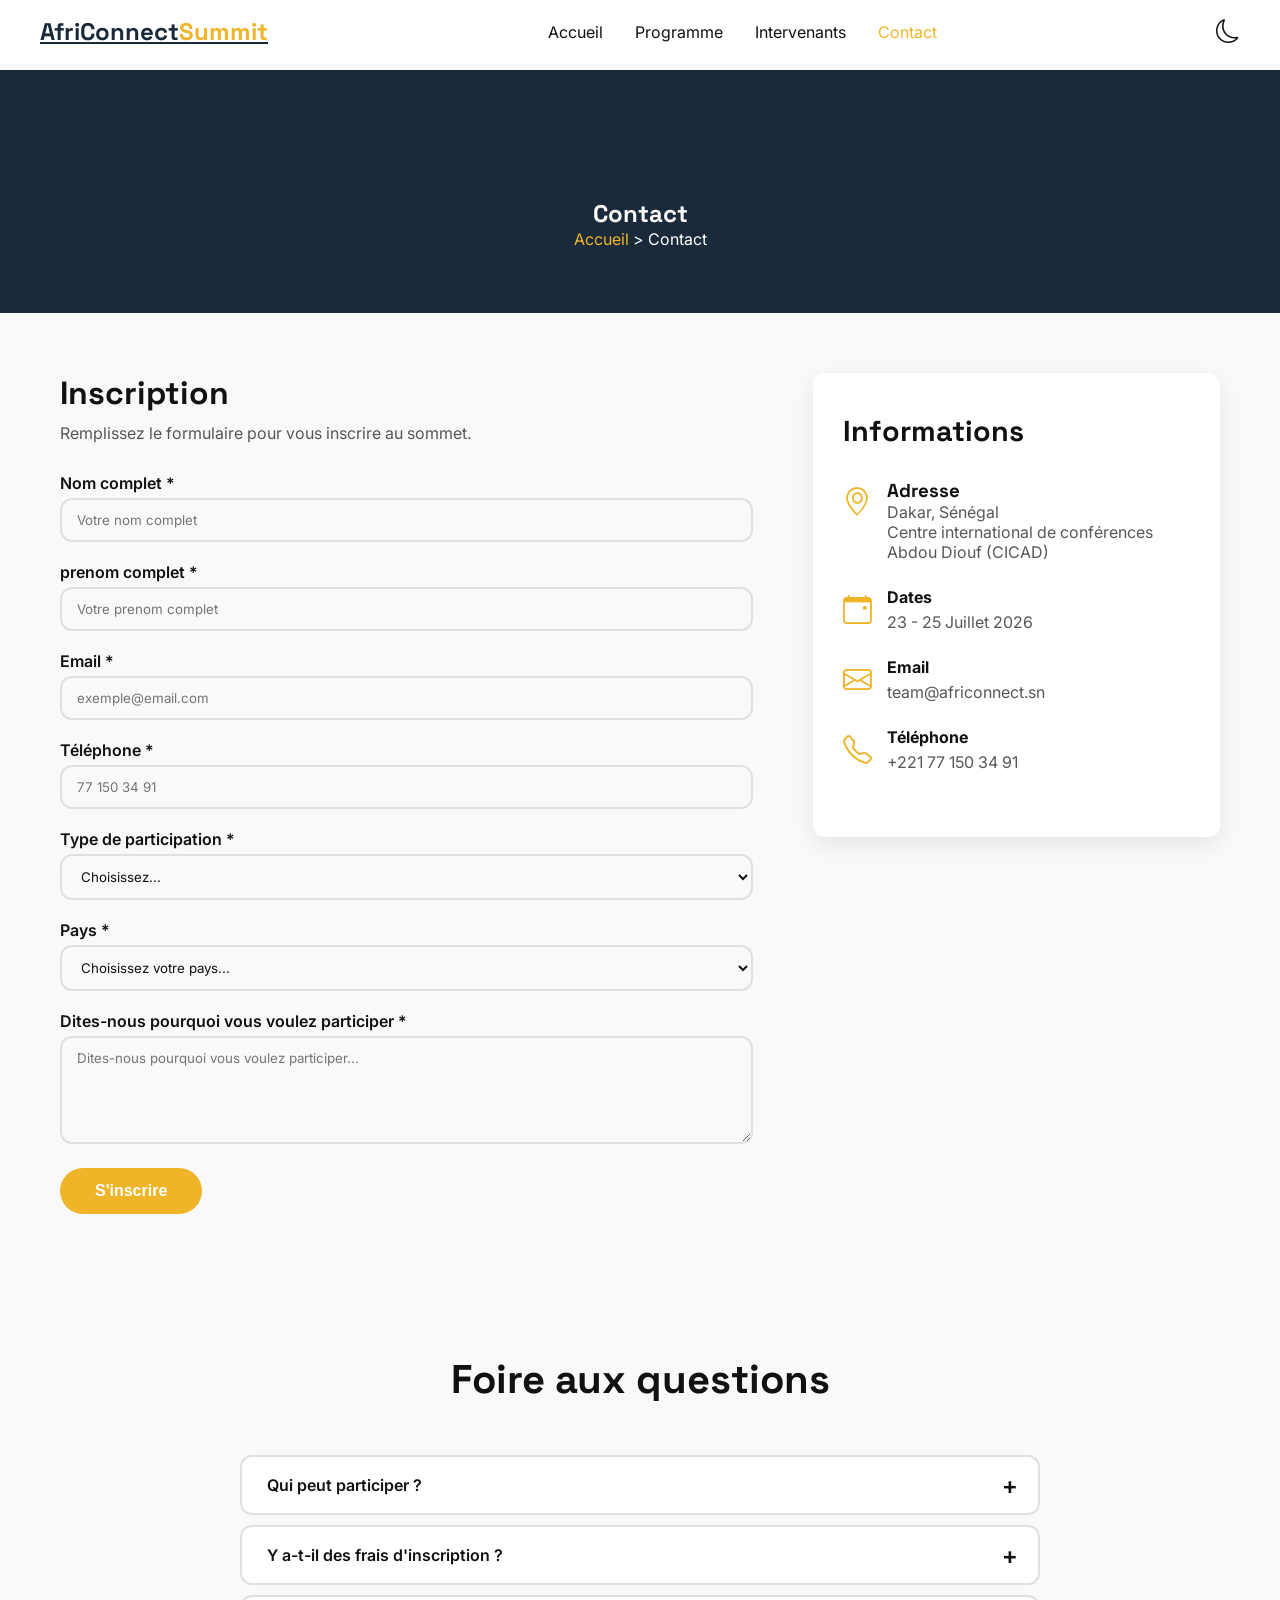
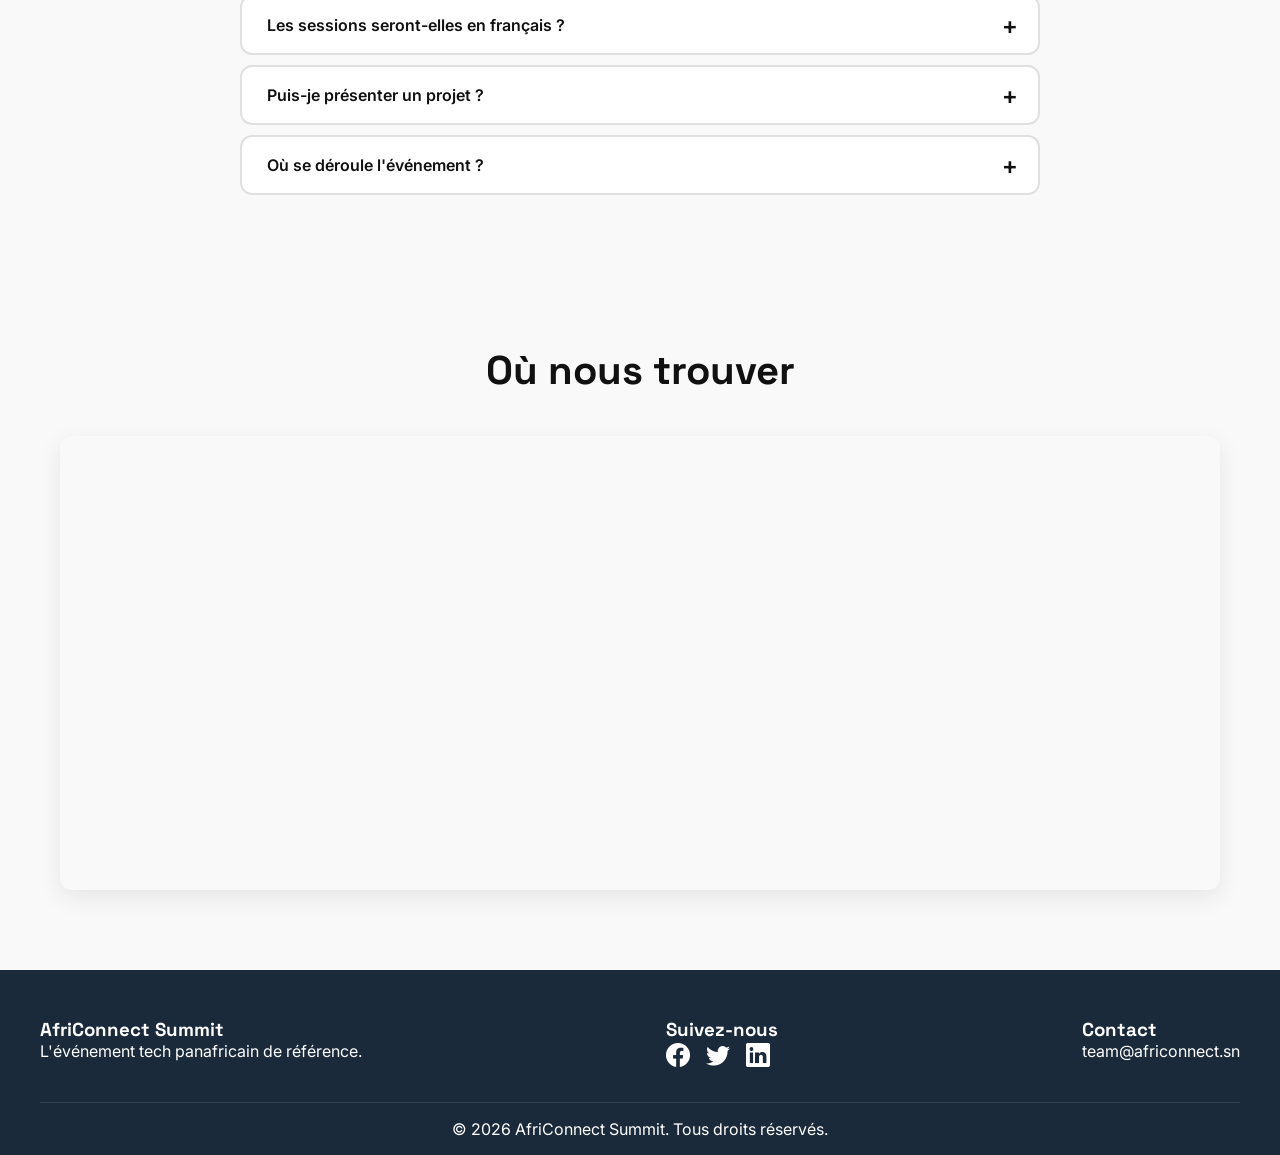
==== commit 8223aa12: "anne dynamique" ====
--- a/contact.html
+++ b/contact.html
@@ -125,7 +125,7 @@
                         <div class="info-item">
                             <i class="bi bi-geo-alt"></i>
                             <div>
-                                <h4>Adresse</h4>
+                                <h3>Adresse</h3>
                                 <p>Dakar, Sénégal<br>Centre international de conférences Abdou Diouf (CICAD)</p>
                             </div>
                         </div>
@@ -215,11 +215,11 @@
     <footer>
         <div class="footer-container">
             <div class="footer-col">
-                <h4>AfriConnect Summit</h4>
+                <h3>AfriConnect Summit</h3>
                 <p>L'événement tech panafricain de référence.</p>
             </div>
             <div class="footer-col">
-                <h4>Suivez-nous</h4>
+                <h3>Suivez-nous</h3>
                 <div class="socials">
                     <a href="#"><i class="bi bi-facebook"></i></a>
                     <a href="#"><i class="bi bi-twitter"></i></a>
@@ -227,12 +227,13 @@
                 </div>
             </div>
             <div class="footer-col">
-                <h4>Contact</h4>
+                <h3>Contact</h3>
                 <p>team@africonnect.sn</p>
             </div>
         </div>
         <div class="footer-bottom">
             <p>&copy; <span id="year"></span> AfriConnect Summit. Tous droits réservés.</p>
+            <button id="back-to-top" aria-label="Retour en haut"><i class="bi bi-arrow-up"></i></button>
         </div>
     </footer>
     <script src="js/main.js"></script>
